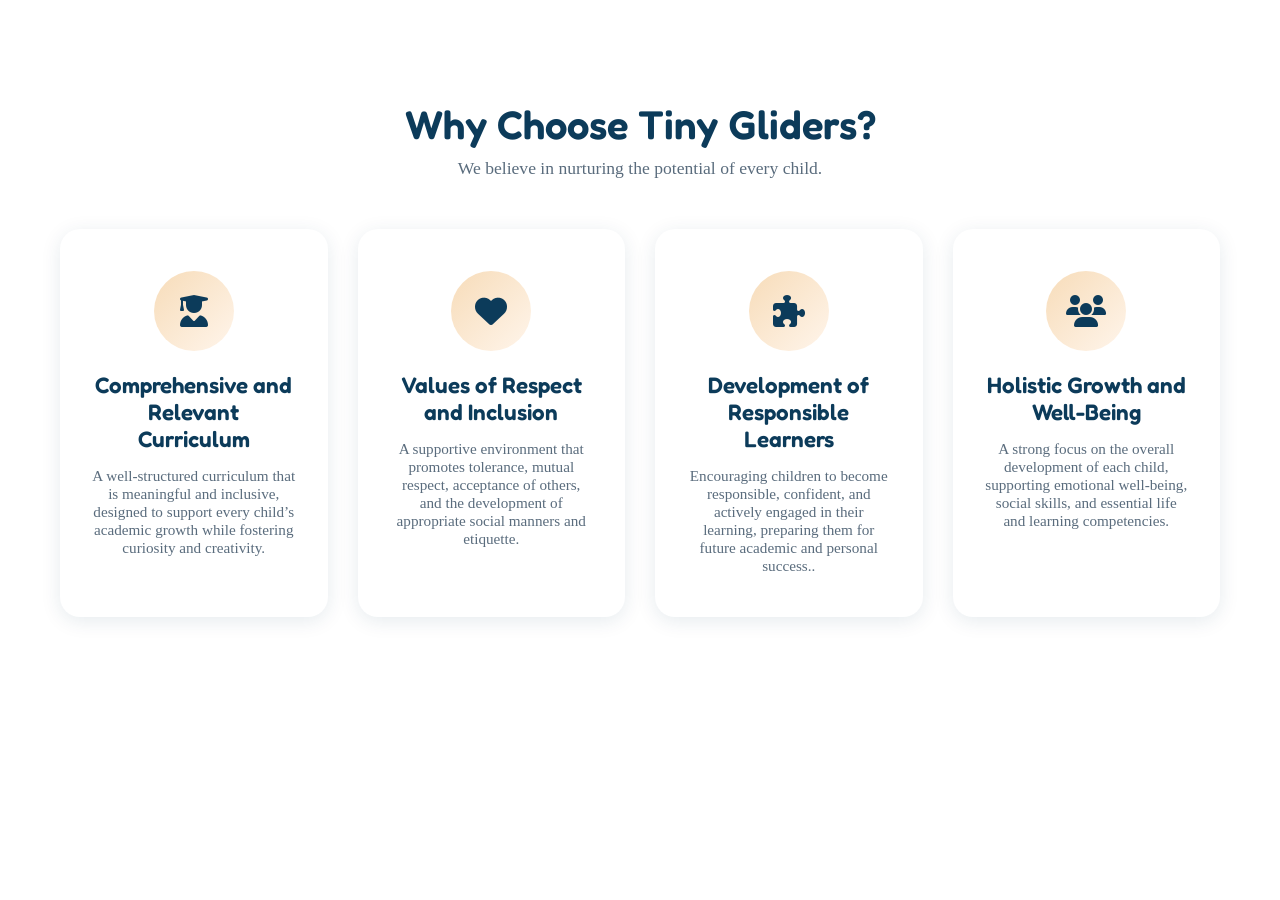
==== about.html @ 722e26db "Added about.html" ====
<!DOCTYPE html>
<html lang="en">

<head>
    <meta charset="UTF-8">
    <meta name="viewport" content="width=device-width, initial-scale=1.0">
    <title>Tiny Gliders Homeschooling</title>

    <!-- CSS -->
    <link rel="stylesheet" href="style.css">
    <link
        href="https://fonts.googleapis.com/css2?family=Fredoka:wght@400;500;600&family=Poppins:wght@300;400;500;600&display=swap"
        rel="stylesheet">
    <!-- Font Awesome for Icons -->
    <link rel="stylesheet" href="https://cdnjs.cloudflare.com/ajax/libs/font-awesome/6.4.0/css/all.min.css">
</head>

<body>
    <!-- ===== About Section ===== -->
    <section class="about">
        <div class="container">
            <h2 class="section-title">Why Choose Tiny Gliders?</h2>
            <p class="section-subtitle">We believe in nurturing the potential of every child.</p>
    
            <div class="about-grid">
                <div class="about-card">
                    <div class="icon-box">
                        <i class="fas fa-user-graduate"></i>
                    </div>
                    <h3>Comprehensive and Relevant Curriculum</h3>
                    <p>A well-structured curriculum that is meaningful and inclusive, designed to support every child’s
                        academic growth while fostering curiosity and creativity.</p>
                </div>
    
                <div class="about-card">
                    <div class="icon-box">
                        <i class="fas fa-heart"></i>
                    </div>
                    <h3>Values of Respect and Inclusion</h3>
                    <p>A supportive environment that promotes tolerance, mutual respect, acceptance of others, and the
                        development of appropriate social manners and etiquette.</p>
                </div>
    
                <div class="about-card">
                    <div class="icon-box">
                        <i class="fas fa-puzzle-piece"></i>
                    </div>
                    <h3>Development of Responsible Learners</h3>
                    <p>Encouraging children to become responsible, confident, and actively engaged in their learning,
                        preparing them for future academic and personal success..</p>
                </div>
    
                <div class="about-card">
                    <div class="icon-box">
                        <i class="fas fa-users"></i>
                    </div>
                    <h3>Holistic Growth and Well-Being</h3>
                    <p>A strong focus on the overall development of each child, supporting emotional well-being, social
                        skills, and essential life and learning competencies.</p>
                </div>
            </div>
        </div>
    </section>
</body>
---- style.css ----
/* ===== Reset & Base ===== */
* {
    margin: 0;
    padding: 0;
    box-sizing: border-box;
}

html {
    scroll-behavior: smooth;
}

:root {
    --primary-blue: #0c3b5a;
    --accent-gold: #f4b400;
    --peach: #f7dcb9;
    --soft-peach: #fff5eb;
    --light-blue: #e8f4fc;
    --white: #ffffff;
    --text-dark: #0c3b5a;
    --text-light: #5a6c7d;
    --shadow: 0 4px 20px rgba(12, 59, 90, 0.1);
    --shadow-hover: 0 8px 30px rgba(12, 59, 90, 0.2);
}

body.bd {
    background-color: var(--white);
    color: var(--text-dark);
    font-family: 'Poppins', sans-serif;
    line-height: 1.6;
    overflow-x: hidden;
}

.container {
    max-width: 1200px;
    margin: 0 auto;
    padding: 0 20px;
}

/* ===== Typography ===== */
h1, h2, h3, h4 {
    font-family: 'Fredoka', sans-serif;
    font-weight: 600;
}

.section-title {
    font-size: 2.5rem;
    text-align: center;
    color: var(--primary-blue);
    margin-bottom: 10px;
}

.section-subtitle {
    text-align: center;
    color: var(--text-light);
    font-size: 1.1rem;
    margin-bottom: 50px;
}

/* ===== Navbar ===== */
header {
    background-color: var(--primary-blue);
    padding: 15px 40px;
    position: sticky;
    top: 0;
    z-index: 1000;
    box-shadow: 0 2px 10px rgba(0, 0, 0, 0.1);
}

.navbar {
    display: flex;
    align-items: center;
    justify-content: space-between;
}

.navbar img.logo {
    height: 80px;
    width: auto;
    border-radius: 50%;
    transition: transform 0.3s ease;
}

.navbar img.logo:hover {
    transform: scale(1.1);
}

.nav-links {
    list-style: none;
    display: flex;
    gap: 30px;
}

.nav-links li a {
    font-family: 'Fredoka', sans-serif;
    text-decoration: none;
    color: var(--white);
    font-size: 18px;
    font-weight: 500;
    position: relative;
    padding: 5px 0;
    transition: color 0.3s ease;
}

.nav-links li a::after {
    content: "";
    position: absolute;
    width: 0%;
    height: 2px;
    left: 0;
    bottom: -4px;
    background-color: var(--accent-gold);
    transition: width 0.3s ease;
}

.nav-links li a:hover::after {
    width: 100%;
}

.nav-links li a:hover {
    color: var(--accent-gold);
}

/* ===== Hero Section ===== */
.hero {
    background: linear-gradient(135deg, var(--soft-peach) 0%, var(--peach) 50%, var(--light-blue) 100%);
    min-height: calc(100vh - 110px);
    display: flex;
    align-items: center;
    justify-content: center;
    text-align: center;
    padding: 60px 20px;
    position: relative;
    overflow: hidden;
}

/* Animated Clouds (Emoji-based) 
.cloud {
    position: absolute;
    font-size: 3rem;
    opacity: 0.7;
    animation: cloudFloat 10s ease-in-out infinite;
    filter: drop-shadow(2px 4px 6px rgba(0,0,0,0.1));
}

.cloud-1 {
    top: 5%;
    left: -60px;
    animation-delay: 0s;
}

.cloud-2 {
    top: 15%;
    right: -60px;
    animation-delay: 3s;
    font-size: 2.5rem;
}

.cloud-3 {
    top: 8%;
    left: 30%;
    animation-delay: 6s;
    font-size: 2rem;
}

@keyframes cloudFloat {
    0%, 100% { transform: translateY(0) translateX(0); }
    25% { transform: translateY(-15px) translateX(20px); }
    50% { transform: translateY(-5px) translateX(40px); }
    75% { transform: translateY(-20px) translateX(60px); }
}

/* Animated Gliders 
.glider {
    position: absolute;
    font-size: 2rem;
    opacity: 0.8;
    filter: drop-shadow(2px 2px 4px rgba(0,0,0,0.2));
}

.glider-1 {
    top: 25%;
    left: 10%;
    animation: gliderFly 12s linear infinite;
}

.glider-2 {
    top: 35%;
    right: 10%;
    animation: gliderFly 10s linear infinite;
    animation-delay: 5s;
}

@keyframes gliderFly {
    0% { transform: translateX(0) translateY(0) rotate(-10deg); opacity: 0; }
    10% { opacity: 1; }
    50% { transform: translateX(45vw) translateY(-30px) rotate(5deg); }
    90% { opacity: 1; }
    100% { transform: translateX(90vw) translateY(10px) rotate(-5deg); opacity: 0; }
}



/* Animated Gliders 
.glider {
    position: absolute;
    font-size: 2rem;
    opacity: 0.8;
}

.glider-1 {
    top: 15%;
    left: 20%;
    animation: glide 10s linear infinite;
    color: var(--accent-gold);
}

.glider-2 {
    top: 30%;
    right: 15%;
    animation: glide 8s linear infinite;
    color: var(--primary-blue);
    animation-delay: 3s;
}

@keyframes glide {
    0% { transform: translateX(0) translateY(0) rotate(0deg); }
    25% { transform: translateX(50px) translateY(20px) rotate(5deg); }
    50% { transform: translateX(100px) translateY(-10px) rotate(-5deg); }
    75% { transform: translateX(150px) translateY(15px) rotate(3deg); }
    100% { transform: translateX(200px) translateY(0) rotate(0deg); }
}*/

.hero-content {
    max-width: 1100px;
    display: flex;
    align-items: center;
    justify-content: center;
    gap: 50px;
    flex-wrap: wrap;
    position: relative;
    z-index: 1;
}

.hero-image {
    flex: 1;
    min-width: 280px;
    max-width: 450px;
}

.hero-image .pic1 {
    width: 100%;
    height: auto;
    border-radius: 30px;
    box-shadow: var(--shadow);
    transition: transform 0.4s ease, box-shadow 0.4s ease;
}

.hero-image .pic1:hover {
    transform: scale(1.03);
    box-shadow: var(--shadow-hover);
}

.hero-text {
    flex: 1;
    min-width: 300px;
    text-align: left;
}

.hero-text h2 {
    font-size: 3.5rem;
    color: var(--primary-blue);
    margin-bottom: 10px;
    letter-spacing: 2px;
    animation: fadeInUp 0.8s ease;
}

.hero-subtitle {
    font-size: 2rem;
    color: var(--accent-gold);
    font-weight: 500;
    margin-bottom: 15px;
    font-family: 'Fredoka', sans-serif;
    animation: fadeInUp 0.8s ease 0.2s both;
}

.hero-text p {
    font-size: 1.1rem;
    color: var(--text-light);
    margin-bottom: 25px;
    animation: fadeInUp 0.8s ease 0.4s both;
}

@keyframes fadeInUp {
    from {
        opacity: 0;
        transform: translateY(30px);
    }
    to {
        opacity: 1;
        transform: translateY(0);
    }
}

/* ===== Buttons ===== */
.btn {
    display: inline-block;
    padding: 15px 35px;
    background: linear-gradient(135deg, var(--accent-gold) 0%, #e5a500 100%);
    color: var(--white);
    text-decoration: none;
    border-radius: 50px;
    font-family: 'Fredoka', sans-serif;
    font-size: 1.1rem;
    font-weight: 600;
    transition: all 0.3s ease;
    box-shadow: 0 4px 15px rgba(244, 180, 0, 0.4);
    animation: fadeInUp 0.8s ease 0.6s both;
}

.btn:hover {
    transform: translateY(-3px);
    box-shadow: 0 8px 25px rgba(244, 180, 0, 0.5);
}

.btn-light {
    background: var(--white);
    color: var(--primary-blue);
    box-shadow: 0 4px 15px rgba(0, 0, 0, 0.1);
}

.btn-light:hover {
    transform: translateY(-3px);
    box-shadow: 0 8px 25px rgba(0, 0, 0, 0.15);
}

/* ===== About Section ===== */
.about {
    padding: 100px 0;
    background: var(--white);
}

.about-grid {
    display: grid;
    grid-template-columns: repeat(auto-fit, minmax(260px, 1fr));
    gap: 30px;
}

.about-card {
    background: var(--white);
    padding: 40px 30px;
    border-radius: 20px;
    text-align: center;
    box-shadow: var(--shadow);
    transition: all 0.4s ease;
    border: 2px solid transparent;
}

.about-card:hover {
    transform: translateY(-10px);
    box-shadow: var(--shadow-hover);
    border-color: var(--accent-gold);
}

.icon-box {
    width: 80px;
    height: 80px;
    background: linear-gradient(135deg, var(--peach) 0%, var(--soft-peach) 100%);
    border-radius: 50%;
    display: flex;
    align-items: center;
    justify-content: center;
    margin: 0 auto 20px;
    transition: transform 0.3s ease;
}

.about-card:hover .icon-box {
    transform: scale(1.1) rotate(5deg);
}

.icon-box i {
    font-size: 2rem;
    color: var(--primary-blue);
}

.about-card h3 {
    font-size: 1.4rem;
    color: var(--primary-blue);
    margin-bottom: 15px;
}

.about-card p {
    color: var(--text-light);
    font-size: 0.95rem;
}

/* ===== Programs Section ===== */
.programs {
    padding: 100px 0;
    background: linear-gradient(180deg, var(--white) 0%, var(--light-blue) 100%);
}

.programs-grid {
    display: grid;
    grid-template-columns: repeat(auto-fit, minmax(300px, 1fr));
    gap: 30px;
    border-color: var(--accent-gold);
    
}

.program-card {
    background: var(--white);
    padding: 40px 30px;
    border-radius: 25px;
    text-align: center;
    box-shadow: var(--shadow);
    transition: all 0.4s ease;
    position: relative;
    overflow: hidden;
    border: 2px solid transparent;
}

.program-card:hover {
    border-color: var(--accent-gold);
    transform: scale(1.05) translateY(-10px);
 
}




.program-age {
    display: inline-block;
    background: var(--light-blue);
    color: var(--primary-blue);
    padding: 8px 20px;
    border-radius: 50px;
    font-size: 0.9rem;
    font-weight: 600;
    margin-bottom: 20px;
}
.program-card h3 {
    font-size: 1.6rem;
    color: var(--primary-blue);
    margin-bottom: 15px;
}

.program-card > p {
    color: var(--text-light);
    margin-bottom: 25px;
}

.program-features {
    list-style: none;
    text-align: left;
}

.program-features li {
    padding: 10px 0;
    color: var(--text-dark);
    font-size: 0.95rem;
    border-bottom: 1px solid #eee;
}

.program-features li:last-child {
    border-bottom: none;
}

.program-features li i {
    color: var(--accent-gold);
    margin-right: 10px;
}

/* ===== Testimonials Section ===== */
.testimonials {
    padding: 100px 0;
    background: var(--white);
}

.testimonials-grid {
    display: grid;
    grid-template-columns: repeat(auto-fit, minmax(300px, 1fr));
    gap: 30px;
}

.testimonial-card {
    background: var(--soft-peach);
    padding: 35px;
    border-radius: 20px;
    text-align: left;
    transition: all 0.4s ease;
    position: relative;
}

.testimonial-card:hover {
    transform: translateY(-5px);
    box-shadow: var(--shadow);
}

.quote-icon {
    font-size: 2rem;
    color: var(--accent-gold);
    margin-bottom: 15px;
}

.testimonial-card > p {
    color: var(--text-dark);
    font-style: italic;
    margin-bottom: 25px;
    line-height: 1.8;
}

.parent-info {
    display: flex;
    align-items: center;
    gap: 15px;
}

.parent-avatar {
    width: 50px;
    height: 50px;
    background: linear-gradient(135deg, var(--primary-blue) 0%, #1a5a7a 100%);
    border-radius: 50%;
    display: flex;
    align-items: center;
    justify-content: center;
    color: var(--white);
    font-family: 'Fredoka', sans-serif;
    font-size: 1.2rem;
    font-weight: 600;
}

.parent-info h4 {
    font-size: 1rem;
    color: var(--primary-blue);
    margin-bottom: 3px;
}

.parent-info span {
    font-size: 0.85rem;
    color: var(--text-light);
}

/* ===== CTA Section ===== */
.cta {
    padding: 80px 0;
    background: linear-gradient(135deg, var(--primary-blue) 0%, #1a5a7a 100%);
    text-align: center;
    position: relative;
    overflow: hidden;
}

.cta::before,
.cta::after {
    content: '';
    position: absolute;
    width: 300px;
    height: 300px;
    border-radius: 50%;
    background: rgba(244, 180, 0, 0.1);
}

.cta::before {
    top: -150px;
    left: -150px;
}

.cta::after {
    bottom: -150px;
    right: -150px;
}

.cta .container {
    position: relative;
    z-index: 1;
}

.cta h2 {
    font-size: 2.5rem;
    color: var(--white);
    margin-bottom: 15px;
}

.cta p {
    color: rgba(255, 255, 255, 0.9);
    font-size: 1.2rem;
    margin-bottom: 30px;
}

/* ===== Footer ===== */
.footer {
    background: var(--primary-blue);
    color: var(--white);
    padding-top: 60px;
}

.footer-container {
    max-width: 1200px;
    margin: 0 auto;
    padding: 0 20px;
    display: grid;
    grid-template-columns: repeat(auto-fit, minmax(250px, 1fr));
    gap: 40px;
    padding-bottom: 40px;
}

.footer-brand {
    text-align: center;
}

.footer-logo {
    width: 80px;
    height: 80px;
    border-radius: 50%;
    margin-bottom: 15px;
}

.footer-brand h2 {
    font-size: 1.8rem;
    margin-bottom: 15px;
}

.footer-brand p {
    color: rgba(255, 255, 255, 0.8);
    font-size: 0.95rem;
    margin-bottom: 20px;
}

.social-links {
    display: flex;
    justify-content: center;
    gap: 15px;
}

.social-links a {
    width: 40px;
    height: 40px;
    background: rgba(255, 255, 255, 0.1);
    border-radius: 50%;
    display: flex;
    align-items: center;
    justify-content: center;
    color: var(--white);
    text-decoration: none;
    transition: all 0.3s ease;
}

.social-links a:hover {
    background: var(--accent-gold);
    transform: translateY(-3px);
}

.footer-links h3,
.footer-contact h3 {
    font-size: 1.3rem;
    margin-bottom: 20px;
    color: var(--accent-gold);
}

.footer-links ul {
    list-style: none;
}

.footer-links li {
    margin-bottom: 12px;
}

.footer-links li a {
    color: rgba(255, 255, 255, 0.8);
    text-decoration: none;
    transition: color 0.3s ease;
}

.footer-links li a:hover {
    color: var(--accent-gold);
}

.footer-contact p {
    margin-bottom: 12px;
    color: rgba(255, 255, 255, 0.8);
}

.footer-contact i {
    color: var(--accent-gold);
    margin-right: 10px;
}

.footer-bottom {
    background: rgba(0, 0, 0, 0.2);
    padding: 20px 0;
    text-align: center;
}

.footer-bottom p {
    color: rgba(255, 255, 255, 0.7);
    font-size: 0.9rem;
}

/* ===== Responsive Design ===== */
@media (max-width: 768px) {
    .navbar {
        flex-direction: column;
        gap: 15px;
    }
    
    .nav-links {
        gap: 20px;
        flex-wrap: wrap;
        justify-content: center;
    }
    
    .hero-text h2 {
        font-size: 2.5rem;
    }
    
    .hero-subtitle {
        font-size: 1.2rem;
    }
    
    .section-title {
        font-size: 2rem;
    }
    
    .program-card.featured {
        transform: scale(1);
    }
    
    .program-card.featured:hover {
        transform: translateY(-10px);
    }
}

@media (max-width: 480px) {
    .nav-links {
        gap: 15px;
    }
    
    .nav-links li a {
        font-size: 16px;
    }
    
    .hero-text h2 {
        font-size: 2rem;
    }
    
    .btn {
        padding: 12px 25px;
        font-size: 1rem;
    }
}
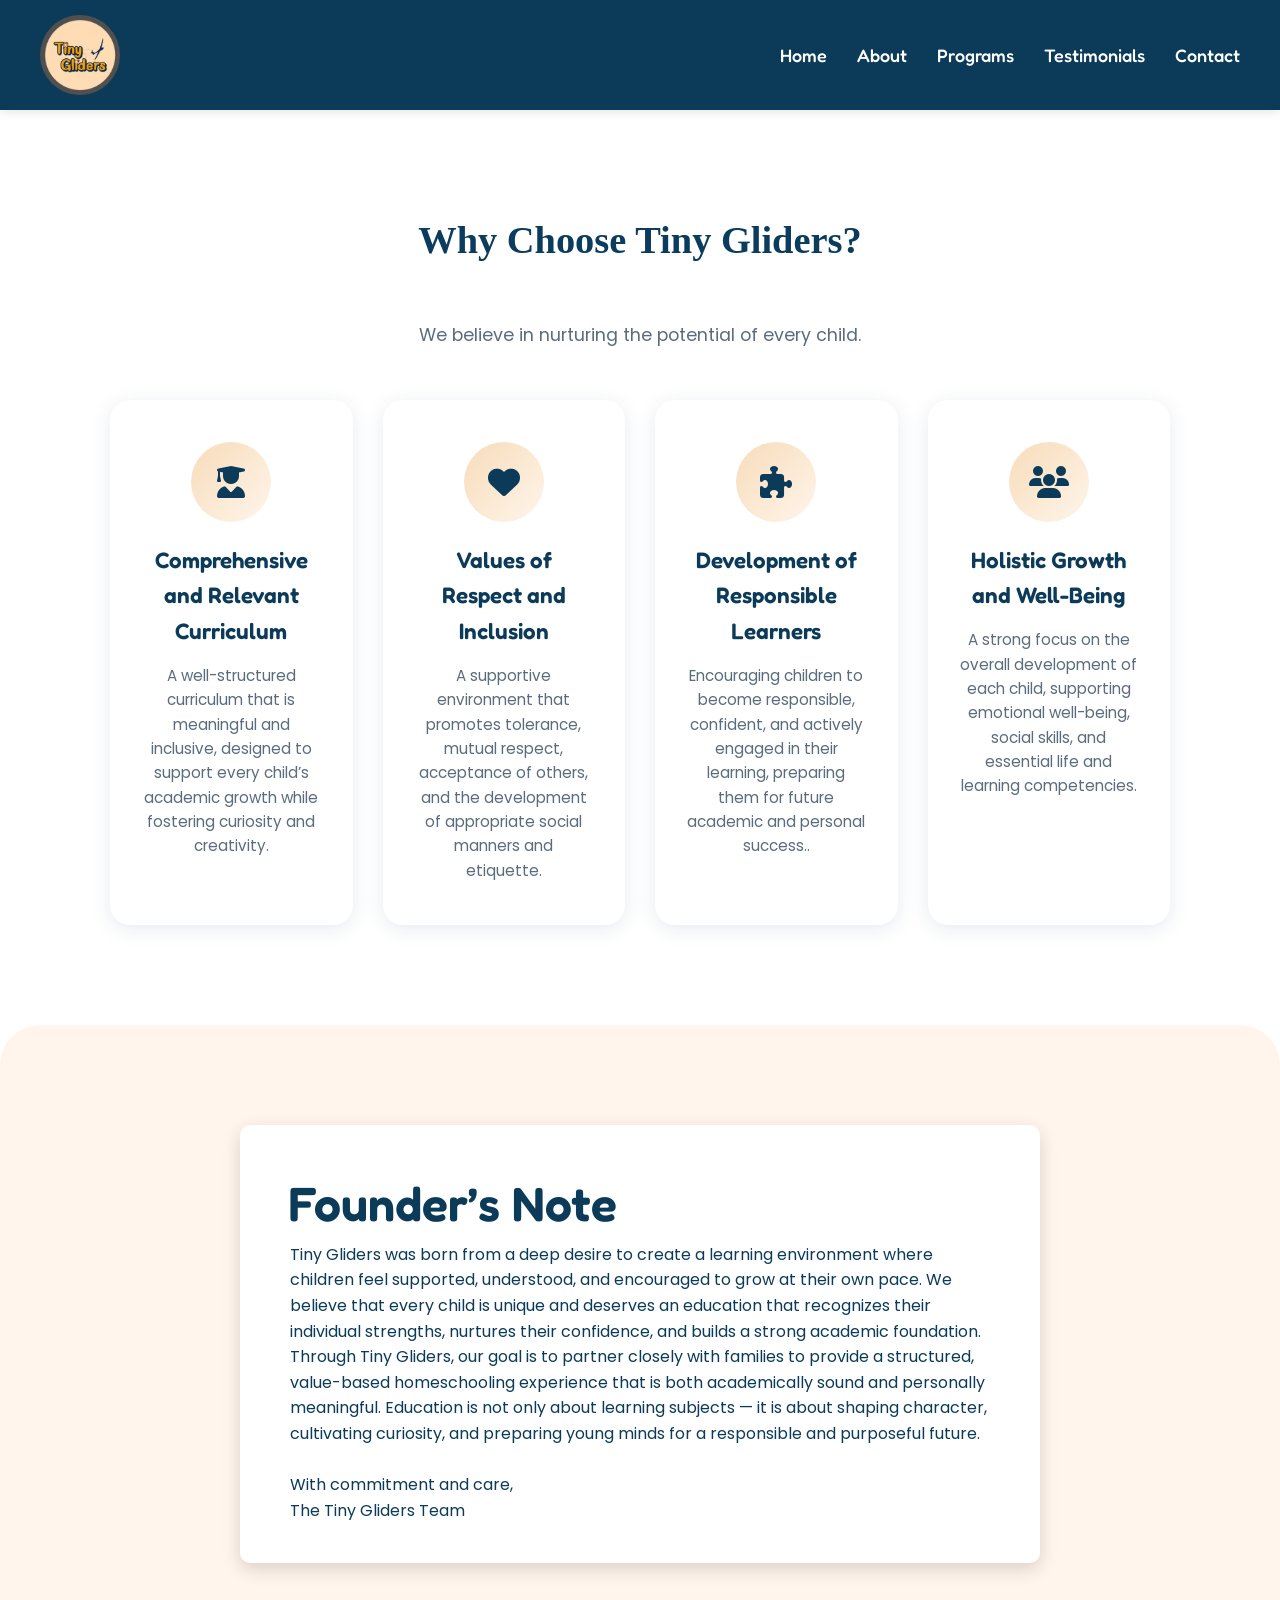
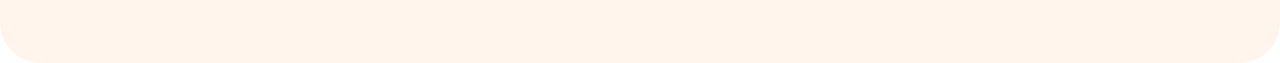
==== commit 5aa91af1: "Updated HTML and CSS files" ====
--- a/about.html
+++ b/about.html
@@ -15,7 +15,21 @@
     <link rel="stylesheet" href="https://cdnjs.cloudflare.com/ajax/libs/font-awesome/6.4.0/css/all.min.css">
 </head>
 
-<body>
+    <body class="bd">
+        <!-- ===== Header / Navbar ===== -->
+        <header>
+            <nav class="navbar">
+                <img src="TG logo.jpeg" class="logo" alt="Logo">
+    
+                <ul class="nav-links">
+                    <li><a href="#">Home</a></li>
+                    <li><a href="about.html">About</a></li>
+                    <li><a href="programs.html">Programs</a></li>
+                    <li><a href="testimonial.html">Testimonials</a></li>
+                    <li><a href="contact.html">Contact</a></li>
+                </ul>
+            </nav>
+        </header>
     <!-- ===== About Section ===== -->
     <section class="about">
         <div class="container">
@@ -61,4 +75,16 @@
             </div>
         </div>
     </section>
+
+    <section class="founder-note">
+        <div class="notes">
+        <h3> Founder’s Note</h3>
+        <p>
+        Tiny Gliders was born from a deep desire to create a learning environment where children feel supported, understood, and encouraged to grow at their own pace. We believe that every child is unique and deserves an education that recognizes their individual strengths, nurtures their confidence, and builds a strong academic foundation.
+        Through Tiny Gliders, our goal is to partner closely with families to provide a structured, value-based homeschooling experience that is both academically sound and personally meaningful. Education is not only about learning subjects — it is about shaping character, cultivating curiosity, and preparing young minds for a responsible and purposeful future.<br><br>
+        With commitment and care,<br>
+        The Tiny Gliders Team
+    </p>
+        </div>
+    </section>
 </body>
--- a/style.css
+++ b/style.css
@@ -3,11 +3,9 @@
     margin: 0;
     padding: 0;
     box-sizing: border-box;
-}
-
-html {
     scroll-behavior: smooth;
 }
+
 
 :root {
     --primary-blue: #0c3b5a;
@@ -336,23 +334,25 @@
 .about {
     padding: 100px 0;
     background: var(--white);
+
 }
 
 .about-grid {
     display: grid;
-    grid-template-columns: repeat(auto-fit, minmax(260px, 1fr));
+    grid-template-columns: repeat(auto-fit, minmax(240px, 1fr));
     gap: 30px;
 }
 
 .about-card {
-    background: var(--white);
-    padding: 40px 30px;
-    border-radius: 20px;
-    text-align: center;
-    box-shadow: var(--shadow);
-    transition: all 0.4s ease;
-    border: 2px solid transparent;
-}
+
+        background: var(--white);
+        padding: 40px 30px;
+        border-radius: 20px;
+        text-align: center;
+        box-shadow: var(--shadow);
+        transition: all 0.4s ease;
+        border: 2px solid transparent;
+    }
 
 .about-card:hover {
     transform: translateY(-10px);
@@ -385,6 +385,7 @@
     font-size: 1.4rem;
     color: var(--primary-blue);
     margin-bottom: 15px;
+    
 }
 
 .about-card p {
@@ -392,10 +393,39 @@
     font-size: 0.95rem;
 }
 
-/* ===== Programs Section ===== */
+.founder-note {
+    margin-top: 0px;
+    background: #fff5ec;
+    padding:  60px 20px;
+    border-radius: 40px;
+    display:flex;
+    justify-content: center;
+
+}
+.notes{
+background: #ffffff;
+    padding: 40px;
+    max-width: 800px;
+    margin: 40px auto;
+    border-radius: 10px;
+    box-shadow: 0 6px 18px rgba(0, 0, 0, 0.15);
+}
+
+.notes h3{
+    
+    font-size:300%;
+    max-width:200%;
+    margin-left: 8px;
+}
+.notes p{
+   margin-left: 10px;
+    font-size: 16px;
+}
+/*==== Programs Section ===== */
 .programs {
     padding: 100px 0;
     background: linear-gradient(180deg, var(--white) 0%, var(--light-blue) 100%);
+    
 }
 
 .programs-grid {
@@ -585,6 +615,7 @@
     margin-bottom: 30px;
 }
 
+
 /* ===== Footer ===== */
 .footer {
     background: var(--primary-blue);
@@ -746,3 +777,426 @@
         font-size: 1rem;
     }
 }
+
+/* ---------- Container ---------- */
+
+.container {
+    width: 90%;
+    max-width: 1100px;
+    margin: auto;
+}
+
+/* ---------- Program Details ---------- */
+/* ---------- Program Details ---------- */
+
+.program-detail {
+    background-color: #f9fafc;
+    /* soft page background */
+    padding: 80px 0;
+}
+
+/* Container becomes a card */
+
+.program-detail .container {
+    max-width: 1000px;
+    margin: auto;
+    padding: 40px;
+    background: #ffffff;
+    border-radius: 14px;
+    box-shadow: 0 8px 25px rgba(0, 0, 0, 0.06);
+}
+
+/* Heading */
+
+.program-detail h2 {
+    font-size: 2rem;
+    color: #0b3c5d;
+    margin-bottom: 15px;
+    font-family: 'Baloo 2', cursive;
+    position: relative;
+    padding-bottom: 10px;
+}
+
+/* Yellow accent line */
+
+.program-detail h2::after {
+    content: "";
+    width: 60px;
+    height: 4px;
+    background: #f6b800;
+    display: block;
+    margin-top: 8px;
+    border-radius: 2px;
+}
+
+/* Paragraph */
+
+.program-detail p {
+    font-size: 1.1rem;
+    color: #444;
+    line-height: 1.7;
+    margin-bottom: 20px;
+    max-width: 720px;
+}
+
+/* List */
+
+.program-detail ul {
+    list-style: none;
+    padding-left: 0;
+    margin-top: 20px;
+}
+
+.program-detail ul li {
+    font-size: 1rem;
+    padding: 8px 0;
+    color: #444;
+    display: flex;
+    align-items: center;
+}
+
+/* Yellow bullet */
+
+.program-detail ul li::before {
+    content: "✦";
+    color: #f6b800;
+    font-size: 14px;
+    margin-right: 10px;
+}
+/* ---------- Learning Approach Section ---------- */
+
+.approach {
+    padding: 80px 0;
+    background-color: #fff7ea;
+    text-align: center;
+}
+
+.section-title {
+    font-size: 2.4rem;
+    margin-bottom: 50px;
+    color: #0b3c5d;
+    font-family: 'Baloo 2', cursive;
+}
+
+/* Grid */
+
+.approach-grid {
+    display: grid;
+    grid-template-columns: repeat(auto-fit, minmax(220px, 1fr));
+    gap: 30px;
+}
+
+/* Cards */
+
+.approach-box {
+    background: white;
+    padding: 30px;
+    border-radius: 15px;
+    box-shadow: 0 8px 20px rgba(0, 0, 0, 0.08);
+    transition: 0.3s;
+}
+
+.approach-box:hover {
+    transform: translateY(-6px);
+}
+
+/* Icons */
+
+.approach-box i {
+    font-size: 35px;
+    color: #f4d8b0;
+    margin-bottom: 15px;
+}
+
+.approach-box h3 {
+    font-size: 1.3rem;
+    margin-bottom: 10px;
+    color: #0b3c5d;
+}
+
+.approach-box p {
+    font-size: 0.95rem;
+    color: #555;
+}
+
+/* ---------- CTA Section ---------- */
+
+.program-cta {
+    background: #0b3c5d;
+    color: white;
+    text-align: center;
+    padding: 80px 20px;
+}
+
+.program-cta h2 {
+    font-size: 2.2rem;
+    margin-bottom: 15px;
+}
+
+.program-cta p {
+    font-size: 1.1rem;
+    margin-bottom: 25px;
+}
+
+/* Button */
+
+.btn {
+    display: inline-block;
+    background-color: #f6b800;
+    color: black;
+    padding: 12px 28px;
+    border-radius: 30px;
+    text-decoration: none;
+    font-weight: 600;
+    transition: 0.3s;
+}
+
+.btn:hover {
+    background-color: #ffd447;
+}
+
+/* TESTIMONIALS */
+
+.testimonials {
+    padding: 80px 0;
+    background: #f7f8fc;
+}
+
+.testimonials-grid {
+    display: grid;
+    grid-template-columns: repeat(auto-fit, minmax(280px, 1fr));
+    gap: 30px;
+    margin-top: 40px;
+}
+
+.testimonial-card {
+    background: white;
+    padding: 30px;
+    border-radius: 15px;
+    box-shadow: 0 6px 18px rgba(0, 0, 0, 0.08);
+    transition: all 0.3s ease;
+}
+
+.testimonial-card:hover {
+    transform: translateY(-8px);
+    box-shadow: 0 12px 25px rgba(0, 0, 0, 0.12);
+}
+
+.stars {
+    color: #f4b400;
+    margin-bottom: 15px;
+}
+
+.testimonial-text {
+    color: #555;
+    font-size: 15px;
+    line-height: 1.6;
+}
+
+.testimonial-profile {
+    display: flex;
+    align-items: center;
+    margin-top: 20px;
+}
+
+.profile-icon {
+    width: 45px;
+    height: 45px;
+    border-radius: 50%;
+    background: #e8ebff;
+    display: flex;
+    align-items: center;
+    justify-content: center;
+    margin-right: 12px;
+    color: #6c7ae0;
+}
+
+.testimonial-profile h4 {
+    margin: 0;
+    font-size: 14px;
+}
+
+.testimonial-profile span {
+    font-size: 12px;
+    color: #777;
+}
+
+.faq-item {
+    background: #fff;
+    padding: 25px;
+    border-radius: 15px;
+    margin-bottom: 20px;
+    box-shadow: 0 8px 20px rgba(0, 0, 0, 0.08);
+}
+
+.faq-item h3 {
+    display: flex;
+    align-items: center;
+    gap: 15px;
+    font-size: 1.2rem;
+    color: #2c3e50;
+}
+
+.faq-item h3 i {
+    background: #ffd978;
+    /* soft yellow */
+    color: #2c3e50;
+    width: 40px;
+    height: 40px;
+    border-radius: 50%;
+
+    display: flex;
+    align-items: center;
+    justify-content: center;
+
+    font-size: 1rem;
+}
+
+/* admission & enquiry section*/
+.contact-section {
+    padding: 80px 0;
+    background: #f8f9fc;
+}
+
+.contact-grid {
+    display: grid;
+    grid-template-columns: 1fr 1fr;
+    gap: 40px;
+    margin-top: 40px;
+}
+
+.contact-info {
+    background: white;
+    padding: 30px;
+    border-radius: 12px;
+    box-shadow: 0 5px 15px rgba(0, 0, 0, 0.08);
+}
+
+.contact-info p {
+    margin: 15px 0;
+    color: #444;
+}
+
+.contact-info i {
+    margin-right: 10px;
+    color: var(--primary-blue);
+}
+
+.whatsapp-contact {
+    display: inline-block;
+    margin-top: 20px;
+    background: #25D366;
+    color: white;
+    padding: 12px 24px;
+    border-radius: 25px;
+    text-decoration: none;
+}
+
+.contact-form {
+    background: white;
+    padding: 30px;
+    border-radius: 12px;
+    box-shadow: 0 5px 15px rgba(0, 0, 0, 0.08);
+}
+
+.contact-form form {
+    display: flex;
+    flex-direction: column;
+    gap: 15px;
+}
+
+.contact-form input,
+.contact-form select,
+.contact-form textarea {
+    padding: 12px;
+    border-radius: 8px;
+    border: 1px solid #ddd;
+    font-size: 14px;
+}
+
+.contact-form button {
+    background-color: #f6b800;
+    color: var(--primary-blue);
+    border: none;
+    padding: 12px;
+    border-radius: 25px;
+    cursor: pointer;
+    font-weight: 600;
+}
+
+.contact-form button:hover {
+    background-color: #ffd447;
+}
+
+#successMessage {
+    display: none;
+    margin-top: 15px;
+    color: green;
+    font-weight: 500;
+}
+
+/* mobile responsive*/
+@media (max-width: 768px) {
+
+    /* Navbar */
+    .nav-links {
+        flex-direction: column;
+        gap: 15px;
+        text-align: center;
+    }
+
+    .navbar {
+        flex-direction: column;
+        gap: 15px;
+    }
+
+    /* Section spacing */
+    section {
+        padding: 40px 20px;
+    }
+
+    /* Titles */
+    .section-title {
+        font-size: 1.8rem;
+    }
+
+    .section-subtitle {
+        font-size: 1rem;
+    }
+
+    /* About / Programs / Cards */
+    .about-grid,
+    .programs-grid {
+        grid-template-columns: 1fr;
+    }
+
+    /* Founder box */
+    .founder-box {
+        padding: 25px;
+    }
+
+    /* FAQ */
+    .faq-item h3 {
+        font-size: 1rem;
+        flex-direction: row;
+    }
+
+    .faq-item h3 i {
+        width: 35px;
+        height: 35px;
+        font-size: 0.9rem;
+    }
+}
+
+/* tab responive*/
+@media (min-width: 769px) and (max-width: 1024px) {
+
+    .about-grid,
+    .programs-grid {
+        grid-template-columns: repeat(2, 1fr);
+    }
+
+    .section-title {
+        font-size: 2rem;
+    }
+}
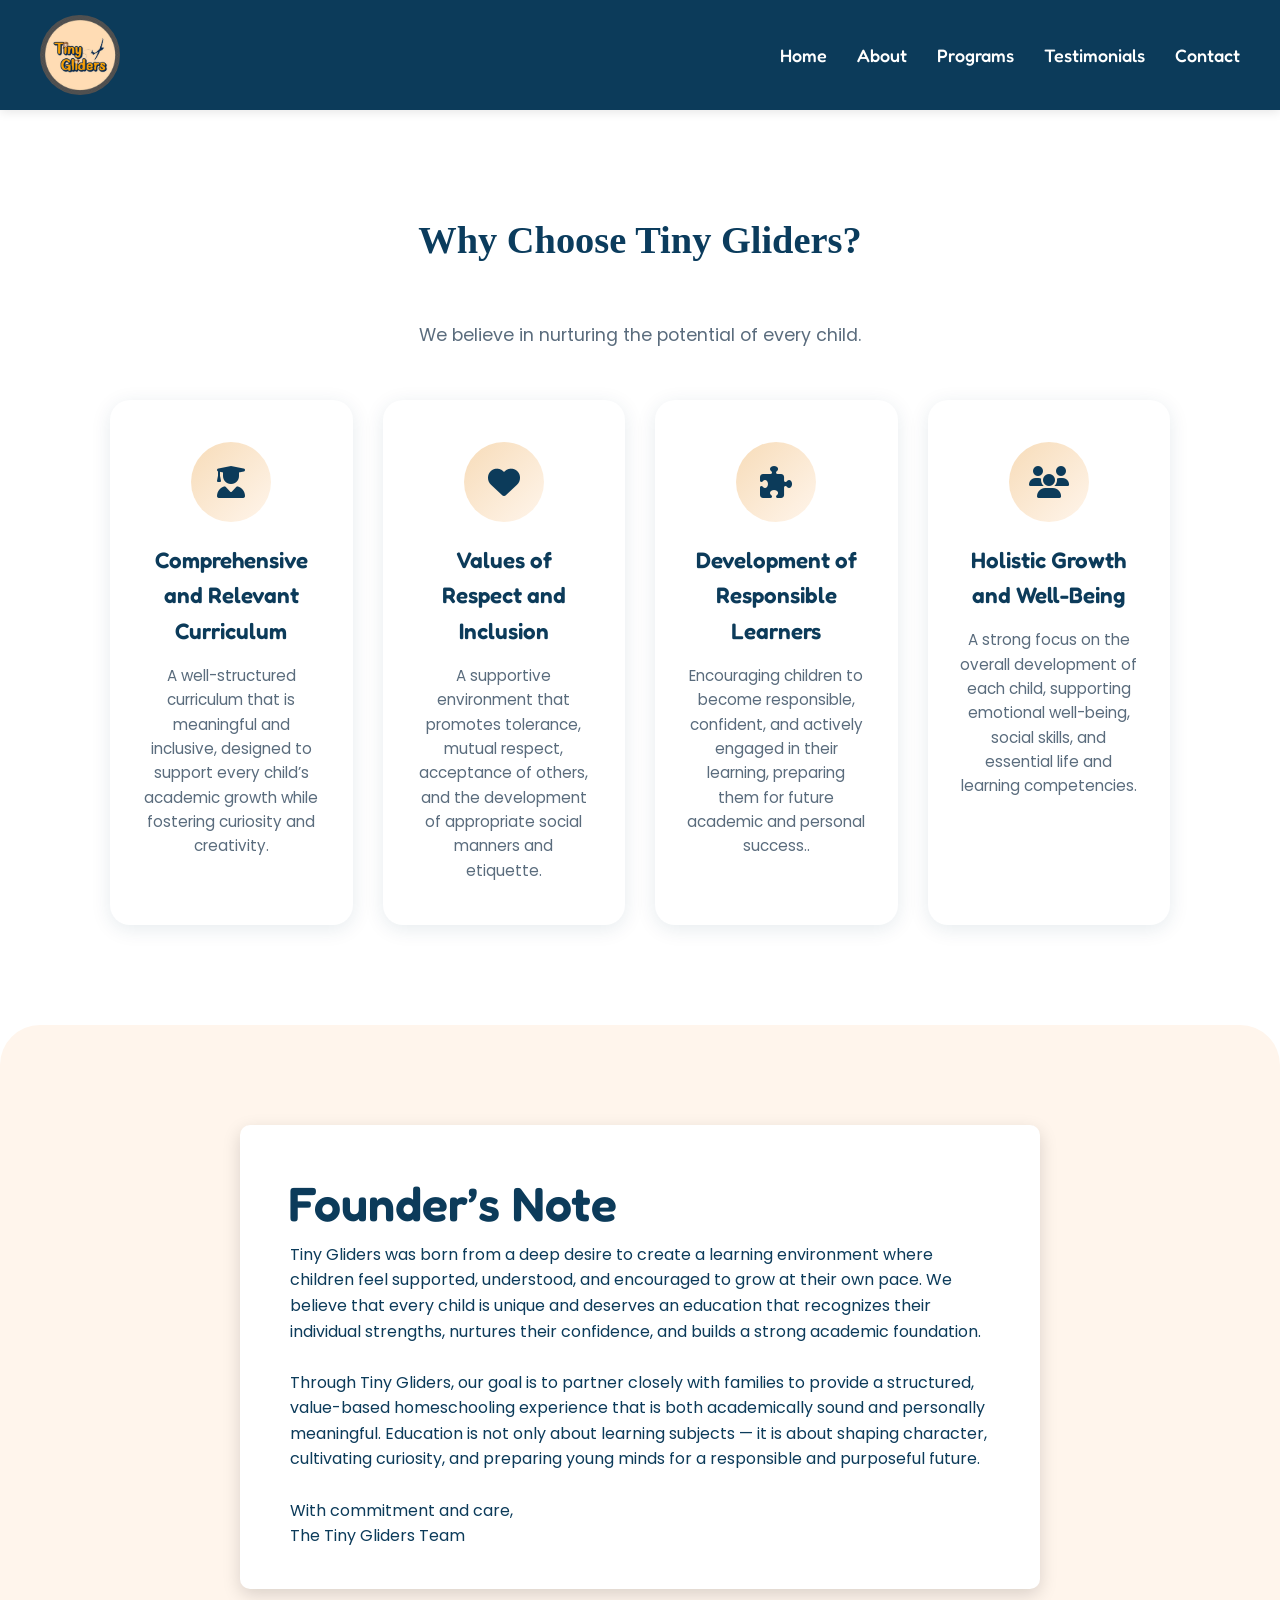
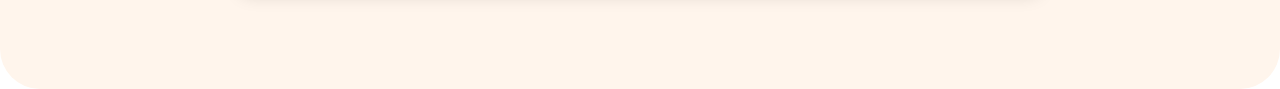
==== commit 3ea3472f: "update" ====
--- a/about.html
+++ b/about.html
@@ -17,19 +17,27 @@
 
     <body class="bd">
         <!-- ===== Header / Navbar ===== -->
-        <header>
-            <nav class="navbar">
-                <img src="TG logo.jpeg" class="logo" alt="Logo">
-    
-                <ul class="nav-links">
-                    <li><a href="#">Home</a></li>
-                    <li><a href="about.html">About</a></li>
-                    <li><a href="programs.html">Programs</a></li>
-                    <li><a href="testimonial.html">Testimonials</a></li>
-                    <li><a href="contact.html">Contact</a></li>
-                </ul>
-            </nav>
-        </header>
+<header>
+    <nav class="navbar">
+
+        <img src="TG logo.jpeg" class="logo" alt="Tiny Gliders Logo">
+
+        <!-- Hamburger -->
+        <div class="menu-toggle" id="menu-toggle">
+            <i class="fas fa-bars"></i>
+        </div>
+
+        <!-- Nav Links -->
+        <ul class="nav-links" id="nav-links">
+            <li><a href="index.html">Home</a></li>
+            <li><a href="about.html">About</a></li>
+            <li><a href="programs.html">Programs</a></li>
+            <li><a href="testimonial.html">Testimonials</a></li>
+            <li><a href="contact.html">Contact</a></li>
+        </ul>
+
+    </nav>
+</header>
     <!-- ===== About Section ===== -->
     <section class="about">
         <div class="container">
@@ -80,11 +88,26 @@
         <div class="notes">
         <h3> Founder’s Note</h3>
         <p>
-        Tiny Gliders was born from a deep desire to create a learning environment where children feel supported, understood, and encouraged to grow at their own pace. We believe that every child is unique and deserves an education that recognizes their individual strengths, nurtures their confidence, and builds a strong academic foundation.
+        Tiny Gliders was born from a deep desire to create a learning environment where children feel supported, understood, and encouraged to grow at their own pace. We believe that every child is unique and deserves an education that recognizes their individual strengths, nurtures their confidence, and builds a strong academic foundation.<br><br>
         Through Tiny Gliders, our goal is to partner closely with families to provide a structured, value-based homeschooling experience that is both academically sound and personally meaningful. Education is not only about learning subjects — it is about shaping character, cultivating curiosity, and preparing young minds for a responsible and purposeful future.<br><br>
         With commitment and care,<br>
         The Tiny Gliders Team
     </p>
         </div>
     </section>
+   <script>
+    const toggle = document.getElementById("menu-toggle");
+    const navLinks = document.getElementById("nav-links");
+
+    toggle.addEventListener("click", () => {
+        navLinks.classList.toggle("active");
+
+        if (navLinks.classList.contains("active")) {
+            toggle.innerHTML = '<i class="fas fa-times"></i>';
+        } else {
+            toggle.innerHTML = '<i class="fas fa-bars"></i>';
+        }
+    });
+</script>
+
 </body>
--- a/style.css
+++ b/style.css
@@ -20,6 +20,49 @@
     --shadow-hover: 0 8px 30px rgba(12, 59, 90, 0.2);
 }
 
+/* ─── CUSTOM CURSOR ─────────────────────── */
+.tg-cursor {
+    position: fixed;
+    top: 0;
+    left: 0;
+    width: 8px;
+    height: 8px;
+    background: var(--amber);
+    border-radius: 50%;
+    pointer-events: none;
+    z-index: 99999;
+    transform: translate(-50%, -50%);
+}
+
+.tg-cursor-ring {
+    position: fixed;
+    top: 0;
+    left: 0;
+    width: 32px;
+    height: 32px;
+    border: 2px solid rgba(244, 180, 0, 0.4);
+    border-radius: 50%;
+    pointer-events: none;
+    z-index: 99998;
+    transform: translate(-50%, -50%);
+    transition: width .3s var(--ease), height .3s var(--ease), border-color .3s;
+}
+
+body.cursor-hover .tg-cursor-ring {
+    width: 50px;
+    height: 50px;
+    border-color: var(--amber);
+}
+
+@media (hover: none) {
+
+    .tg-cursor,
+    .tg-cursor-ring {
+        display: none;
+    }
+}
+
+
 body.bd {
     background-color: var(--white);
     color: var(--text-dark);
@@ -250,6 +293,7 @@
     border-radius: 30px;
     box-shadow: var(--shadow);
     transition: transform 0.4s ease, box-shadow 0.4s ease;
+ 
 }
 
 .hero-image .pic1:hover {
@@ -1092,6 +1136,33 @@
     text-decoration: none;
 }
 
+.form-status {
+    margin-top: 15px;
+    padding: 12px 20px;
+    border-radius: 10px;
+    font-size: 0.95rem;
+    text-align: center;
+    display: none;
+    transition: all 0.3s ease;
+}
+
+/* Success style */
+.form-status.success {
+    background: #e6f9f0;
+    color: #2e7d5b;
+    border: 1px solid #b2f2d7;
+    display: block;
+    box-shadow: 0 5px 15px rgba(46, 125, 91, 0.2);
+}
+
+/* Error style */
+.form-status.error {
+    background: #fdecea;
+    color: #c0392b;
+    border: 1px solid #f5c6cb;
+    display: block;
+}
+
 .contact-form {
     background: white;
     padding: 30px;
@@ -1135,27 +1206,89 @@
     font-weight: 500;
 }
 
-/* mobile responsive*/
+/* ============================= */
+/* 🍔 HAMBURGER MENU */
+/* ============================= */
+
+.menu-toggle {
+    display: none;
+    font-size: 1.8rem;
+    color: var(--white);
+    cursor: pointer;
+}
+
+/* ============================= */
+/* 📱 MOBILE */
+/* ============================= */
+
 @media (max-width: 768px) {
 
-    /* Navbar */
-    .nav-links {
-        flex-direction: column;
-        gap: 15px;
-        text-align: center;
+    .menu-toggle {
+        display: block;
+        position: absolute;
+        right: 20px;
+        top: 25px;
     }
 
     .navbar {
         flex-direction: column;
-        gap: 15px;
-    }
-
-    /* Section spacing */
+        align-items: flex-start;
+        position: relative;
+    }
+
+    .logo {
+        height: 60px;
+    }
+
+.nav-links {
+    flex-direction: column;
+    width: 100%;
+    background: var(--primary-blue);
+    position: absolute;
+    top: 100%;
+    left: 0;
+    display: none;
+    padding: 15px 0;
+    z-index: 999;
+}
+
+    .nav-links.active {
+        display: flex;
+    }
+
+    .nav-links li {
+        text-align: center;
+        padding: 10px 0;
+    }
+
+    .nav-links li a {
+        display: block;
+        padding: 10px;
+    }
+
+    /* ===== Hero ===== */
+    .hero-content {
+        flex-direction: column;
+        text-align: center;
+    }
+
+    .hero-text {
+        text-align: center;
+    }
+
+    .hero-text h2 {
+        font-size: 2rem;
+    }
+
+    .hero-subtitle {
+        font-size: 1.2rem;
+    }
+
+    /* ===== Sections ===== */
     section {
         padding: 40px 20px;
     }
 
-    /* Titles */
     .section-title {
         font-size: 1.8rem;
     }
@@ -1164,39 +1297,48 @@
         font-size: 1rem;
     }
 
-    /* About / Programs / Cards */
+    /* ===== Grids ===== */
     .about-grid,
-    .programs-grid {
+    .programs-grid,
+    .testimonials-grid,
+    .contact-grid {
         grid-template-columns: 1fr;
-    }
-
-    /* Founder box */
-    .founder-box {
-        padding: 25px;
-    }
-
-    /* FAQ */
-    .faq-item h3 {
-        font-size: 1rem;
-        flex-direction: row;
-    }
-
-    .faq-item h3 i {
-        width: 35px;
-        height: 35px;
-        font-size: 0.9rem;
-    }
-}
-
-/* tab responive*/
+        gap: 20px;
+    }
+
+    /* ===== Contact ===== */
+    .contact-form input,
+    .contact-form select,
+    .contact-form textarea {
+        width: 100%;
+        padding: 12px;
+    }
+
+    .contact-form button {
+        width: 100%;
+        padding: 14px;
+    }
+}
+
+/* ============================= */
+/* 💻 TABLET */
+/* ============================= */
+
 @media (min-width: 769px) and (max-width: 1024px) {
 
     .about-grid,
-    .programs-grid {
+    .programs-grid,
+    .testimonials-grid,
+    .contact-grid {
         grid-template-columns: repeat(2, 1fr);
     }
-
-    .section-title {
-        font-size: 2rem;
-    }
-}
+}
+
+/* ============================= */
+/* GLOBAL */
+/* ============================= */
+
+img {
+    max-width: 100%;
+    height: auto;
+}
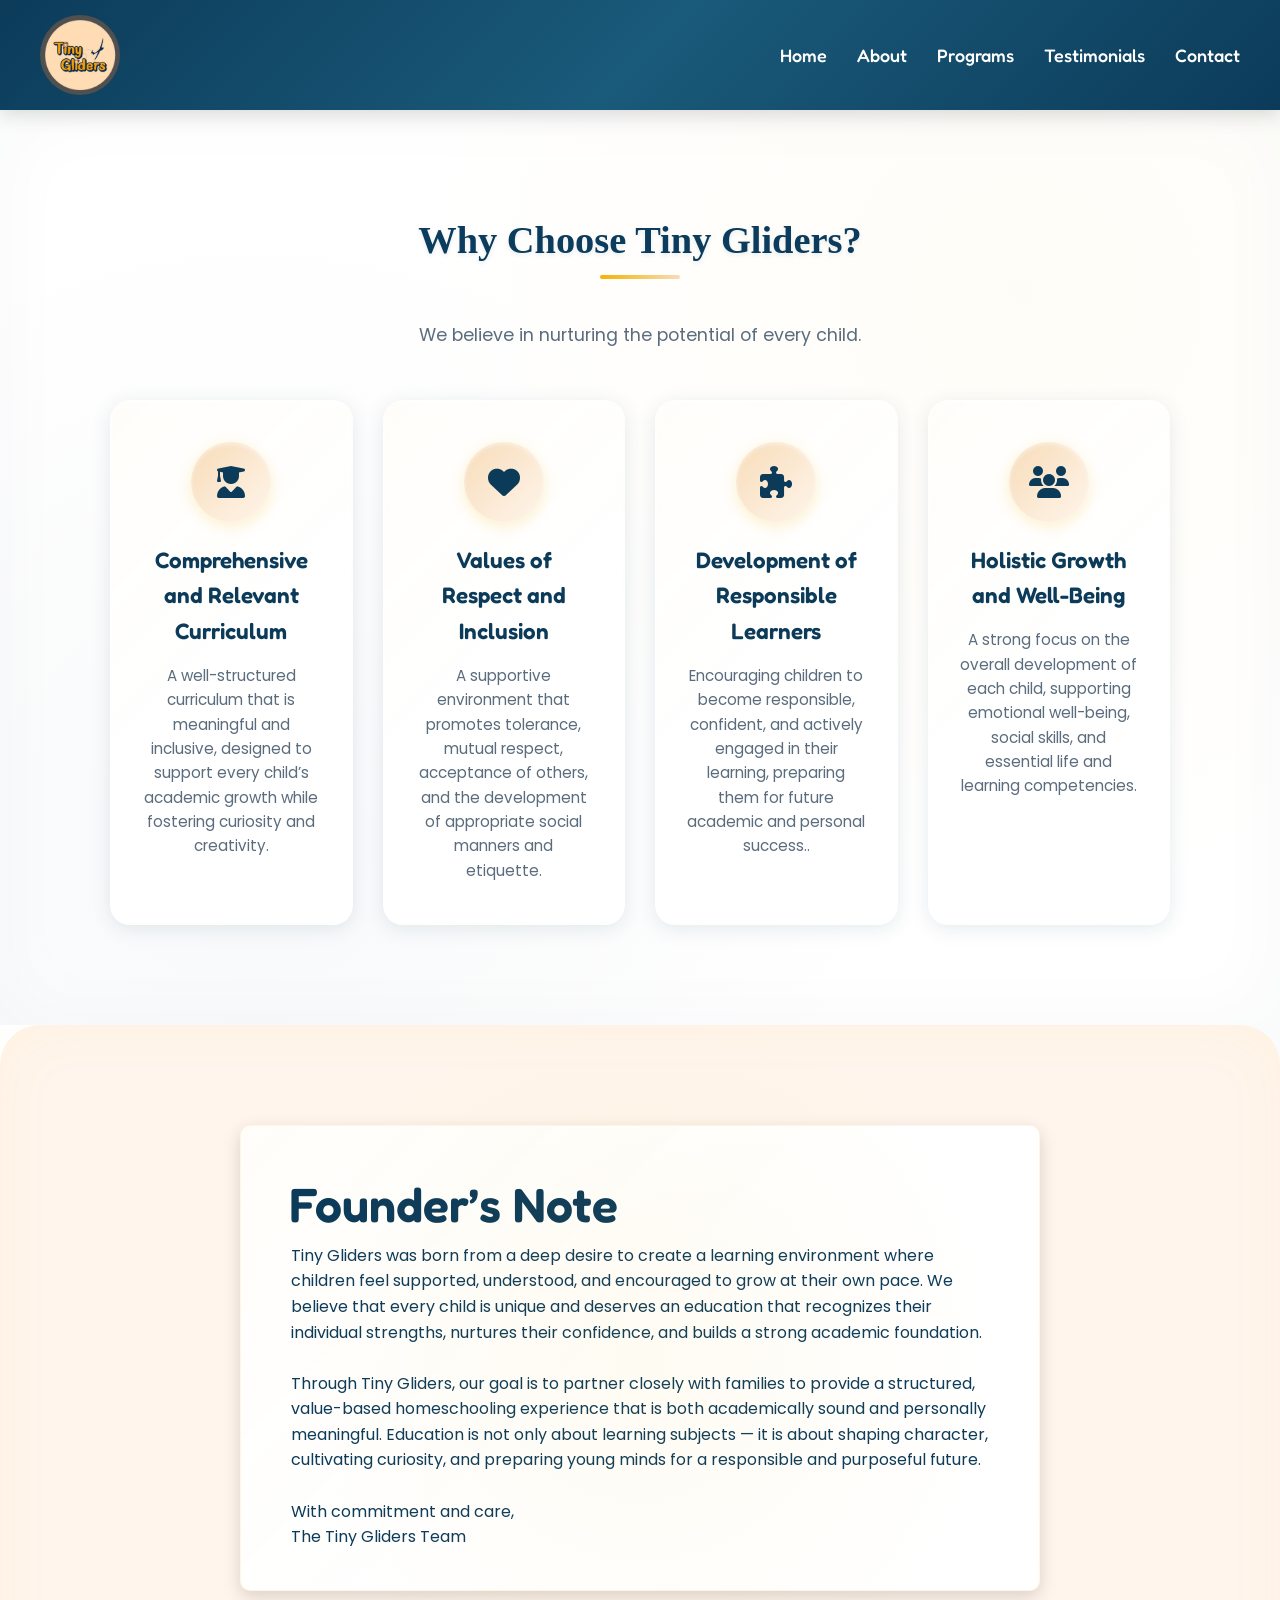
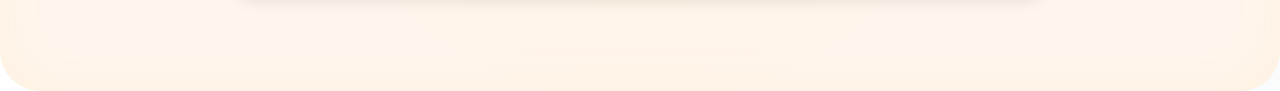
==== commit d53df134: "update" ====
--- a/about.html
+++ b/about.html
@@ -96,6 +96,25 @@
         </div>
     </section>
    <script>
+    document.addEventListener("DOMContentLoaded", function () {
+
+            const observer = new IntersectionObserver((entries) => {
+                entries.forEach(entry => {
+                    if (entry.isIntersecting) {
+                        entry.target.classList.add("show");
+                    }
+                });
+            }, {
+                threshold: 0.2
+            });
+
+            const elements = document.querySelectorAll(
+                "section, .about-card, .founder-note"
+            );
+
+            elements.forEach(el => observer.observe(el));
+
+        });
     const toggle = document.getElementById("menu-toggle");
     const navLinks = document.getElementById("nav-links");
 
--- a/style.css
+++ b/style.css
@@ -5,6 +5,57 @@
     box-sizing: border-box;
     scroll-behavior: smooth;
 }
+
+/* ===== Scroll Animations ===== */
+.about-card,
+.program-card,
+.testimonial-card,
+.approach-box,
+.faq-item,
+.founder-note,
+.contact-info,
+.contact-form {
+    opacity: 0;
+    transform: translateY(40px);
+    transition: opacity 0.7s ease, transform 0.7s ease, box-shadow 0.4s ease;
+}
+
+.about-card.show,
+.program-card.show,
+.testimonial-card.show,
+.approach-box.show,
+.faq-item.show,
+.founder-note.show,
+.contact-info.show,
+.contact-form.show {
+    opacity: 1;
+    transform: translateY(0);
+}
+
+.about-card:nth-child(1) { transition-delay: 0.1s; }
+.about-card:nth-child(2) { transition-delay: 0.2s; }
+.about-card:nth-child(3) { transition-delay: 0.3s; }
+.about-card:nth-child(4) { transition-delay: 0.4s; }
+
+.program-card:nth-child(1) { transition-delay: 0.1s; }
+.program-card:nth-child(2) { transition-delay: 0.2s; }
+.program-card:nth-child(3) { transition-delay: 0.3s; }
+
+.testimonial-card:nth-child(1) { transition-delay: 0.1s; }
+.testimonial-card:nth-child(2) { transition-delay: 0.2s; }
+.testimonial-card:nth-child(3) { transition-delay: 0.3s; }
+
+section {
+    opacity: 0;
+    transform: translateY(20px);
+    transition: opacity 0.8s ease, transform 0.8s ease;
+}
+
+section.show {
+    opacity: 1;
+    transform: translateY(0);
+}
+
 
 
 :root {
@@ -18,49 +69,11 @@
     --text-light: #5a6c7d;
     --shadow: 0 4px 20px rgba(12, 59, 90, 0.1);
     --shadow-hover: 0 8px 30px rgba(12, 59, 90, 0.2);
-}
-
-/* ─── CUSTOM CURSOR ─────────────────────── */
-.tg-cursor {
-    position: fixed;
-    top: 0;
-    left: 0;
-    width: 8px;
-    height: 8px;
-    background: var(--amber);
-    border-radius: 50%;
-    pointer-events: none;
-    z-index: 99999;
-    transform: translate(-50%, -50%);
-}
-
-.tg-cursor-ring {
-    position: fixed;
-    top: 0;
-    left: 0;
-    width: 32px;
-    height: 32px;
-    border: 2px solid rgba(244, 180, 0, 0.4);
-    border-radius: 50%;
-    pointer-events: none;
-    z-index: 99998;
-    transform: translate(-50%, -50%);
-    transition: width .3s var(--ease), height .3s var(--ease), border-color .3s;
-}
-
-body.cursor-hover .tg-cursor-ring {
-    width: 50px;
-    height: 50px;
-    border-color: var(--amber);
-}
-
-@media (hover: none) {
-
-    .tg-cursor,
-    .tg-cursor-ring {
-        display: none;
-    }
-}
+    --gradient-gold: linear-gradient(135deg, #f4b400 0%, #ffd54f 50%, #f4b400 100%);
+    --gradient-blue: linear-gradient(135deg, #0c3b5a 0%, #1a5a7a 50%, #0c3b5a 100%);
+    --gradient-peach: linear-gradient(135deg, #fff5eb 0%, #f7dcb9 100%);
+}
+
 
 
 body.bd {
@@ -69,6 +82,9 @@
     font-family: 'Poppins', sans-serif;
     line-height: 1.6;
     overflow-x: hidden;
+    background-image: 
+        radial-gradient(circle at 10% 20%, rgba(244, 180, 0, 0.03) 0%, transparent 50%),
+        radial-gradient(circle at 90% 80%, rgba(12, 59, 90, 0.03) 0%, transparent 50%);
 }
 
 .container {
@@ -88,6 +104,22 @@
     text-align: center;
     color: var(--primary-blue);
     margin-bottom: 10px;
+    position: relative;
+    display: inline-block;
+    width: 100%;
+    text-shadow: 0 2px 4px rgba(12, 59, 90, 0.1);
+}
+
+.section-title::after {
+    content: '';
+    position: absolute;
+    bottom: -8px;
+    left: 50%;
+    transform: translateX(-50%);
+    width: 80px;
+    height: 4px;
+    background: linear-gradient(90deg, var(--accent-gold), var(--peach));
+    border-radius: 2px;
 }
 
 .section-subtitle {
@@ -95,16 +127,18 @@
     color: var(--text-light);
     font-size: 1.1rem;
     margin-bottom: 50px;
+        
 }
 
 /* ===== Navbar ===== */
 header {
-    background-color: var(--primary-blue);
+    background: var(--gradient-blue);
     padding: 15px 40px;
     position: sticky;
     top: 0;
     z-index: 1000;
-    box-shadow: 0 2px 10px rgba(0, 0, 0, 0.1);
+    box-shadow: 0 4px 20px rgba(0, 0, 0, 0.15);
+    backdrop-filter: blur(10px);
 }
 
 .navbar {
@@ -150,6 +184,7 @@
     bottom: -4px;
     background-color: var(--accent-gold);
     transition: width 0.3s ease;
+    border-radius: 2px;
 }
 
 .nav-links li a:hover::after {
@@ -171,6 +206,19 @@
     padding: 60px 20px;
     position: relative;
     overflow: hidden;
+    box-shadow: inset 0 0 100px rgba(244, 180, 0, 0.1);
+}
+
+.hero::before {
+    content: '';
+    position: absolute;
+    top: 0;
+    left: 0;
+    width: 100%;
+    height: 100%;
+    background: radial-gradient(circle at 30% 70%, rgba(244, 180, 0, 0.1) 0%, transparent 50%),
+                radial-gradient(circle at 70% 30%, rgba(12, 59, 90, 0.05) 0%, transparent 50%);
+    pointer-events: none;
 }
 
 /* Animated Clouds (Emoji-based) 
@@ -293,7 +341,13 @@
     border-radius: 30px;
     box-shadow: var(--shadow);
     transition: transform 0.4s ease, box-shadow 0.4s ease;
- 
+    animation: floatImage 6s ease-in-out infinite;
+    border: 4px solid rgba(244, 180, 0, 0.3);
+}
+
+@keyframes floatImage {
+    0%, 100% { transform: translateY(0); }
+    50% { transform: translateY(-15px); }
 }
 
 .hero-image .pic1:hover {
@@ -313,6 +367,7 @@
     margin-bottom: 10px;
     letter-spacing: 2px;
     animation: fadeInUp 0.8s ease;
+    text-shadow: 0 2px 4px rgba(12, 59, 90, 0.1);
 }
 
 .hero-subtitle {
@@ -322,6 +377,7 @@
     margin-bottom: 15px;
     font-family: 'Fredoka', sans-serif;
     animation: fadeInUp 0.8s ease 0.2s both;
+    text-shadow: 0 1px 2px rgba(244, 180, 0, 0.2);
 }
 
 .hero-text p {
@@ -346,7 +402,7 @@
 .btn {
     display: inline-block;
     padding: 15px 35px;
-    background: linear-gradient(135deg, var(--accent-gold) 0%, #e5a500 100%);
+    background: var(--gradient-gold);
     color: var(--white);
     text-decoration: none;
     border-radius: 50px;
@@ -356,6 +412,24 @@
     transition: all 0.3s ease;
     box-shadow: 0 4px 15px rgba(244, 180, 0, 0.4);
     animation: fadeInUp 0.8s ease 0.6s both;
+    position: relative;
+    overflow: hidden;
+    text-shadow: 0 1px 2px rgba(0, 0, 0, 0.1);
+}
+
+.btn::before {
+    content: '';
+    position: absolute;
+    top: 0;
+    left: -100%;
+    width: 100%;
+    height: 100%;
+    background: linear-gradient(90deg, transparent, rgba(255,255,255,0.3), transparent);
+    transition: left 0.5s ease;
+}
+
+.btn:hover::before {
+    left: 100%;
 }
 
 .btn:hover {
@@ -378,7 +452,21 @@
 .about {
     padding: 100px 0;
     background: var(--white);
-
+    position: relative;
+    overflow: hidden;
+    box-shadow: inset 0 0 80px rgba(12, 59, 90, 0.03);
+}
+
+.about::before {
+    content: '';
+    position: absolute;
+    top: 0;
+    left: 0;
+    width: 100%;
+    height: 100%;
+    background: radial-gradient(circle at 80% 20%, rgba(244, 180, 0, 0.03) 0%, transparent 50%),
+                radial-gradient(circle at 20% 80%, rgba(12, 59, 90, 0.03) 0%, transparent 50%);
+    pointer-events: none;
 }
 
 .about-grid {
@@ -388,15 +476,33 @@
 }
 
 .about-card {
-
-        background: var(--white);
-        padding: 40px 30px;
-        border-radius: 20px;
-        text-align: center;
-        box-shadow: var(--shadow);
-        transition: all 0.4s ease;
-        border: 2px solid transparent;
-    }
+    background: var(--white);
+    padding: 40px 30px;
+    border-radius: 20px;
+    text-align: center;
+    box-shadow: var(--shadow);
+    transition: all 0.4s ease;
+    border: 2px solid transparent;
+    position: relative;
+    overflow: hidden;
+    background-image: linear-gradient(135deg, rgba(244, 180, 0, 0.02) 0%, transparent 50%);
+}
+
+.about-card::before {
+    content: '';
+    position: absolute;
+    top: 0;
+    left: 0;
+    width: 100%;
+    height: 4px;
+    background: linear-gradient(90deg, var(--accent-gold), var(--peach));
+    transform: scaleX(0);
+    transition: transform 0.4s ease;
+}
+
+.about-card:hover::before {
+    transform: scaleX(1);
+}
 
 .about-card:hover {
     transform: translateY(-10px);
@@ -413,7 +519,12 @@
     align-items: center;
     justify-content: center;
     margin: 0 auto 20px;
-    transition: transform 0.3s ease;
+    transition: transform 0.3s ease, box-shadow 0.3s ease;
+    box-shadow: 0 4px 15px rgba(244, 180, 0, 0.2), inset 0 2px 4px rgba(255, 255, 255, 0.5);
+}
+
+.icon-box:hover {
+    box-shadow: 0 8px 25px rgba(244, 180, 0, 0.4);
 }
 
 .about-card:hover .icon-box {
@@ -444,7 +555,28 @@
     border-radius: 40px;
     display:flex;
     justify-content: center;
-
+    position: relative;
+    overflow: hidden;
+    opacity: 0;
+    transform: translateY(40px);
+    transition: opacity 0.7s ease, transform 0.7s ease;
+    box-shadow: inset 0 0 60px rgba(244, 180, 0, 0.05);
+}
+
+.founder-note.show {
+    opacity: 1;
+    transform: translateY(0);
+}
+
+.founder-note::before {
+    content: '';
+    position: absolute;
+    top: 0;
+    left: 0;
+    width: 100%;
+    height: 100%;
+    background: radial-gradient(circle at 50% 50%, rgba(244, 180, 0, 0.05) 0%, transparent 50%);
+    pointer-events: none;
 }
 .notes{
 background: #ffffff;
@@ -453,6 +585,8 @@
     margin: 40px auto;
     border-radius: 10px;
     box-shadow: 0 6px 18px rgba(0, 0, 0, 0.15);
+    background-image: linear-gradient(135deg, rgba(244, 180, 0, 0.02) 0%, transparent 50%);
+    border: 1px solid rgba(244, 180, 0, 0.1);
 }
 
 .notes h3{
@@ -469,7 +603,20 @@
 .programs {
     padding: 100px 0;
     background: linear-gradient(180deg, var(--white) 0%, var(--light-blue) 100%);
-    
+    position: relative;
+    overflow: hidden;
+    box-shadow: inset 0 0 80px rgba(12, 59, 90, 0.03);
+}
+
+.programs::before {
+    content: '';
+    position: absolute;
+    top: 0;
+    left: 0;
+    width: 100%;
+    height: 100%;
+    background: radial-gradient(circle at 50% 50%, rgba(244, 180, 0, 0.05) 0%, transparent 50%);
+    pointer-events: none;
 }
 
 .programs-grid {
@@ -490,6 +637,23 @@
     position: relative;
     overflow: hidden;
     border: 2px solid transparent;
+    background-image: linear-gradient(135deg, rgba(12, 59, 90, 0.02) 0%, transparent 50%);
+}
+
+.program-card::after {
+    content: '';
+    position: absolute;
+    bottom: 0;
+    left: 0;
+    width: 100%;
+    height: 5px;
+    background: linear-gradient(90deg, var(--primary-blue), var(--accent-gold));
+    transform: scaleX(0);
+    transition: transform 0.4s ease;
+}
+
+.program-card:hover::after {
+    transform: scaleX(1);
 }
 
 .program-card:hover {
@@ -510,6 +674,13 @@
     font-size: 0.9rem;
     font-weight: 600;
     margin-bottom: 20px;
+    transition: all 0.3s ease;
+}
+
+.program-card:hover .program-age {
+    background: var(--accent-gold);
+    color: var(--white);
+    transform: scale(1.05);
 }
 .program-card h3 {
     font-size: 1.6rem;
@@ -547,6 +718,21 @@
 .testimonials {
     padding: 100px 0;
     background: var(--white);
+    position: relative;
+    overflow: hidden;
+    box-shadow: inset 0 0 80px rgba(12, 59, 90, 0.03);
+}
+
+.testimonials::before {
+    content: '';
+    position: absolute;
+    top: 0;
+    left: 0;
+    width: 100%;
+    height: 100%;
+    background: radial-gradient(circle at 20% 80%, rgba(244, 180, 0, 0.03) 0%, transparent 50%),
+                radial-gradient(circle at 80% 20%, rgba(12, 59, 90, 0.03) 0%, transparent 50%);
+    pointer-events: none;
 }
 
 .testimonials-grid {
@@ -562,6 +748,12 @@
     text-align: left;
     transition: all 0.4s ease;
     position: relative;
+    border-left: 4px solid transparent;
+    background-image: linear-gradient(135deg, rgba(244, 180, 0, 0.03) 0%, transparent 50%);
+}
+
+.testimonial-card:hover {
+    border-left-color: var(--accent-gold);
 }
 
 .testimonial-card:hover {
@@ -573,6 +765,11 @@
     font-size: 2rem;
     color: var(--accent-gold);
     margin-bottom: 15px;
+    transition: transform 0.3s ease;
+}
+
+.testimonial-card:hover .quote-icon {
+    transform: scale(1.2) rotate(-10deg);
 }
 
 .testimonial-card > p {
@@ -600,6 +797,13 @@
     font-family: 'Fredoka', sans-serif;
     font-size: 1.2rem;
     font-weight: 600;
+    transition: transform 0.3s ease, box-shadow 0.3s ease;
+    box-shadow: 0 4px 10px rgba(12, 59, 90, 0.3), inset 0 2px 4px rgba(255, 255, 255, 0.2);
+}
+
+.parent-avatar:hover {
+    transform: scale(1.1);
+    box-shadow: 0 6px 15px rgba(12, 59, 90, 0.4);
 }
 
 .parent-info h4 {
@@ -616,10 +820,20 @@
 /* ===== CTA Section ===== */
 .cta {
     padding: 80px 0;
-    background: linear-gradient(135deg, var(--primary-blue) 0%, #1a5a7a 100%);
+    background: var(--gradient-blue);
     text-align: center;
     position: relative;
     overflow: hidden;
+    box-shadow: inset 0 0 80px rgba(244, 180, 0, 0.1);
+}
+
+.cta h2 {
+    animation: pulse 2s ease-in-out infinite;
+}
+
+@keyframes pulse {
+    0%, 100% { transform: scale(1); }
+    50% { transform: scale(1.02); }
 }
 
 .cta::before,
@@ -662,9 +876,10 @@
 
 /* ===== Footer ===== */
 .footer {
-    background: var(--primary-blue);
+    background: var(--gradient-blue);
     color: var(--white);
     padding-top: 60px;
+    box-shadow: 0 -10px 40px rgba(0, 0, 0, 0.1);
 }
 
 .footer-container {
@@ -686,6 +901,12 @@
     height: 80px;
     border-radius: 50%;
     margin-bottom: 15px;
+    transition: transform 0.3s ease;
+    box-shadow: 0 4px 15px rgba(0, 0, 0, 0.2);
+}
+
+.footer-logo:hover {
+    transform: rotate(10deg) scale(1.1);
 }
 
 .footer-brand h2 {
@@ -716,6 +937,32 @@
     color: var(--white);
     text-decoration: none;
     transition: all 0.3s ease;
+    position: relative;
+    overflow: hidden;
+    box-shadow: 0 2px 8px rgba(0, 0, 0, 0.1);
+}
+
+.social-links a::before {
+    content: '';
+    position: absolute;
+    top: 50%;
+    left: 50%;
+    width: 0;
+    height: 0;
+    background: var(--accent-gold);
+    border-radius: 50%;
+    transform: translate(-50%, -50%);
+    transition: width 0.4s ease, height 0.4s ease;
+}
+
+.social-links a:hover::before {
+    width: 100%;
+    height: 100%;
+}
+
+.social-links a i {
+    position: relative;
+    z-index: 1;
 }
 
 .social-links a:hover {
@@ -741,7 +988,13 @@
 .footer-links li a {
     color: rgba(255, 255, 255, 0.8);
     text-decoration: none;
-    transition: color 0.3s ease;
+    transition: color 0.3s ease, padding-left 0.3s ease;
+    display: inline-block;
+}
+
+.footer-links li a:hover {
+    color: var(--accent-gold);
+    padding-left: 8px;
 }
 
 .footer-links li a:hover {
@@ -751,17 +1004,28 @@
 .footer-contact p {
     margin-bottom: 12px;
     color: rgba(255, 255, 255, 0.8);
+    transition: color 0.3s ease;
+}
+
+.footer-contact:hover p {
+    color: rgba(255, 255, 255, 1);
 }
 
 .footer-contact i {
     color: var(--accent-gold);
     margin-right: 10px;
+    transition: transform 0.3s ease;
+}
+
+.footer-contact:hover i {
+    transform: scale(1.2);
 }
 
 .footer-bottom {
     background: rgba(0, 0, 0, 0.2);
     padding: 20px 0;
     text-align: center;
+    backdrop-filter: blur(5px);
 }
 
 .footer-bottom p {
@@ -837,6 +1101,7 @@
     background-color: #f9fafc;
     /* soft page background */
     padding: 80px 0;
+    box-shadow: inset 0 0 80px rgba(12, 59, 90, 0.03);
 }
 
 /* Container becomes a card */
@@ -848,6 +1113,20 @@
     background: #ffffff;
     border-radius: 14px;
     box-shadow: 0 8px 25px rgba(0, 0, 0, 0.06);
+    transition: all 0.3s ease;
+    opacity: 0;
+    transform: translateY(40px);
+    background-image: linear-gradient(135deg, rgba(12, 59, 90, 0.02) 0%, transparent 50%);
+}
+
+.program-detail .container.show {
+    opacity: 1;
+    transform: translateY(0);
+}
+
+.program-detail .container:hover {
+    transform: translateY(-5px);
+    box-shadow: 0 15px 35px rgba(0, 0, 0, 0.1);
 }
 
 /* Heading */
@@ -859,6 +1138,11 @@
     font-family: 'Baloo 2', cursive;
     position: relative;
     padding-bottom: 10px;
+    transition: color 0.3s ease;
+}
+
+.program-detail h2:hover {
+    color: var(--accent-gold);
 }
 
 /* Yellow accent line */
@@ -881,6 +1165,11 @@
     line-height: 1.7;
     margin-bottom: 20px;
     max-width: 720px;
+    transition: color 0.3s ease;
+}
+
+.program-detail p:hover {
+    color: #222;
 }
 
 /* List */
@@ -897,6 +1186,12 @@
     color: #444;
     display: flex;
     align-items: center;
+    transition: all 0.3s ease;
+}
+
+.program-detail ul li:hover {
+    padding-left: 10px;
+    color: var(--primary-blue);
 }
 
 /* Yellow bullet */
@@ -913,6 +1208,21 @@
     padding: 80px 0;
     background-color: #fff7ea;
     text-align: center;
+    position: relative;
+    overflow: hidden;
+    box-shadow: inset 0 0 80px rgba(244, 180, 0, 0.05);
+}
+
+.approach::before {
+    content: '';
+    position: absolute;
+    top: 0;
+    left: 0;
+    width: 100%;
+    height: 100%;
+    background: radial-gradient(circle at 20% 80%, rgba(244, 180, 0, 0.05) 0%, transparent 50%),
+                radial-gradient(circle at 80% 20%, rgba(12, 59, 90, 0.05) 0%, transparent 50%);
+    pointer-events: none;
 }
 
 .section-title {
@@ -920,6 +1230,21 @@
     margin-bottom: 50px;
     color: #0b3c5d;
     font-family: 'Baloo 2', cursive;
+    position: relative;
+    display: inline-block;
+    width: 100%;
+}
+
+.section-title::after {
+    content: '';
+    position: absolute;
+    bottom: -8px;
+    left: 50%;
+    transform: translateX(-50%);
+    width: 80px;
+    height: 4px;
+    background: linear-gradient(90deg, var(--accent-gold), var(--peach));
+    border-radius: 2px;
 }
 
 /* Grid */
@@ -938,6 +1263,24 @@
     border-radius: 15px;
     box-shadow: 0 8px 20px rgba(0, 0, 0, 0.08);
     transition: 0.3s;
+    position: relative;
+    overflow: hidden;
+    background-image: linear-gradient(135deg, rgba(244, 180, 0, 0.02) 0%, transparent 50%);
+}
+
+.approach-box::before {
+    content: '';
+    position: absolute;
+    top: 0;
+    left: 0;
+    width: 4px;
+    height: 0;
+    background: linear-gradient(180deg, var(--accent-gold), var(--peach));
+    transition: height 0.4s ease;
+}
+
+.approach-box:hover::before {
+    height: 100%;
 }
 
 .approach-box:hover {
@@ -950,26 +1293,65 @@
     font-size: 35px;
     color: #f4d8b0;
     margin-bottom: 15px;
+    transition: transform 0.3s ease, color 0.3s ease;
+}
+
+.approach-box:hover i {
+    transform: scale(1.2);
+    color: var(--accent-gold);
 }
 
 .approach-box h3 {
     font-size: 1.3rem;
     margin-bottom: 10px;
     color: #0b3c5d;
+    transition: color 0.3s ease;
+}
+
+.approach-box:hover h3 {
+    color: var(--accent-gold);
 }
 
 .approach-box p {
     font-size: 0.95rem;
     color: #555;
+    transition: color 0.3s ease;
+}
+
+.approach-box:hover p {
+    color: #333;
 }
 
 /* ---------- CTA Section ---------- */
 
 .program-cta {
-    background: #0b3c5d;
+    background: var(--gradient-blue);
     color: white;
     text-align: center;
     padding: 80px 20px;
+    position: relative;
+    overflow: hidden;
+    box-shadow: inset 0 0 80px rgba(244, 180, 0, 0.1);
+}
+
+.program-cta::before,
+.program-cta::after {
+    content: '';
+    position: absolute;
+    width: 200px;
+    height: 200px;
+    border-radius: 50%;
+    background: rgba(244, 180, 0, 0.1);
+}
+
+.program-cta::before {
+    top: -100px;
+    left: -100px;
+}
+
+.program-cta::after {
+    bottom: -100px;
+    right: -100px;
 }
 
 .program-cta h2 {
@@ -986,17 +1368,43 @@
 
 .btn {
     display: inline-block;
-    background-color: #f6b800;
+    background: var(--gradient-gold);
     color: black;
     padding: 12px 28px;
     border-radius: 30px;
     text-decoration: none;
     font-weight: 600;
     transition: 0.3s;
+    position: relative;
+    overflow: hidden;
+    text-shadow: 0 1px 2px rgba(0, 0, 0, 0.1);
+}
+
+.btn::before {
+    content: '';
+    position: absolute;
+    top: 0;
+    left: -100%;
+    width: 100%;
+    height: 100%;
+    background: linear-gradient(90deg, transparent, rgba(255,255,255,0.4), transparent);
+    transition: left 0.5s ease;
+}
+
+.btn:hover::before {
+    left: 100%;
 }
 
 .btn:hover {
     background-color: #ffd447;
+    transform: translateY(-3px);
+    box-shadow: 0 8px 25px rgba(246, 184, 0, 0.5);
+}
+
+.btn:hover {
+    background-color: #ffd447;
+    transform: translateY(-3px);
+    box-shadow: 0 8px 25px rgba(246, 184, 0, 0.5);
 }
 
 /* TESTIMONIALS */
@@ -1004,6 +1412,21 @@
 .testimonials {
     padding: 80px 0;
     background: #f7f8fc;
+    position: relative;
+    overflow: hidden;
+    box-shadow: inset 0 0 80px rgba(12, 59, 90, 0.03);
+}
+
+.testimonials::before {
+    content: '';
+    position: absolute;
+    top: 0;
+    left: 0;
+    width: 100%;
+    height: 100%;
+    background: radial-gradient(circle at 80% 80%, rgba(244, 180, 0, 0.05) 0%, transparent 50%),
+                radial-gradient(circle at 20% 20%, rgba(12, 59, 90, 0.05) 0%, transparent 50%);
+    pointer-events: none;
 }
 
 .testimonials-grid {
@@ -1019,6 +1442,7 @@
     border-radius: 15px;
     box-shadow: 0 6px 18px rgba(0, 0, 0, 0.08);
     transition: all 0.3s ease;
+    background-image: linear-gradient(135deg, rgba(244, 180, 0, 0.02) 0%, transparent 50%);
 }
 
 .testimonial-card:hover {
@@ -1029,30 +1453,52 @@
 .stars {
     color: #f4b400;
     margin-bottom: 15px;
+    transition: transform 0.3s ease;
+}
+
+.testimonial-card:hover .stars {
+    transform: scale(1.1);
 }
 
 .testimonial-text {
     color: #555;
     font-size: 15px;
     line-height: 1.6;
+    transition: color 0.3s ease;
+}
+
+.testimonial-card:hover .testimonial-text {
+    color: #333;
 }
 
 .testimonial-profile {
     display: flex;
     align-items: center;
     margin-top: 20px;
+    transition: transform 0.3s ease;
+}
+
+.testimonial-card:hover .testimonial-profile {
+    transform: translateX(5px);
 }
 
 .profile-icon {
     width: 45px;
     height: 45px;
     border-radius: 50%;
-    background: #e8ebff;
+    background: linear-gradient(135deg, #e8ebff 0%, #d4d9ff 100%);
     display: flex;
     align-items: center;
     justify-content: center;
     margin-right: 12px;
     color: #6c7ae0;
+    transition: all 0.3s ease;
+    box-shadow: 0 2px 8px rgba(108, 122, 224, 0.2);
+}
+
+.testimonial-card:hover .profile-icon {
+    transform: scale(1.1);
+    box-shadow: 0 4px 10px rgba(108, 122, 224, 0.3);
 }
 
 .testimonial-profile h4 {
@@ -1071,6 +1517,14 @@
     border-radius: 15px;
     margin-bottom: 20px;
     box-shadow: 0 8px 20px rgba(0, 0, 0, 0.08);
+    transition: all 0.3s ease;
+    border-left: 4px solid transparent;
+    background-image: linear-gradient(135deg, rgba(244, 180, 0, 0.02) 0%, transparent 50%);
+}
+
+.faq-item:hover {
+    border-left-color: var(--accent-gold);
+    transform: translateX(5px);
 }
 
 .faq-item h3 {
@@ -1082,7 +1536,7 @@
 }
 
 .faq-item h3 i {
-    background: #ffd978;
+    background: linear-gradient(135deg, #ffd978 0%, #ffb74d 100%);
     /* soft yellow */
     color: #2c3e50;
     width: 40px;
@@ -1094,12 +1548,27 @@
     justify-content: center;
 
     font-size: 1rem;
+    box-shadow: 0 2px 8px rgba(255, 183, 77, 0.3);
 }
 
 /* admission & enquiry section*/
 .contact-section {
     padding: 80px 0;
     background: #f8f9fc;
+    position: relative;
+    overflow: hidden;
+    box-shadow: inset 0 0 80px rgba(12, 59, 90, 0.03);
+}
+
+.contact-section::before {
+    content: '';
+    position: absolute;
+    top: 0;
+    left: 0;
+    width: 100%;
+    height: 100%;
+    background: radial-gradient(circle at 50% 50%, rgba(244, 180, 0, 0.03) 0%, transparent 50%);
+    pointer-events: none;
 }
 
 .contact-grid {
@@ -1114,26 +1583,75 @@
     padding: 30px;
     border-radius: 12px;
     box-shadow: 0 5px 15px rgba(0, 0, 0, 0.08);
+    transition: all 0.3s ease;
+    opacity: 0;
+    transform: translateY(40px);
+    background-image: linear-gradient(135deg, rgba(12, 59, 90, 0.02) 0%, transparent 50%);
+}
+
+.contact-info.show {
+    opacity: 1;
+    transform: translateY(0);
+}
+
+.contact-info:hover {
+    transform: translateY(-5px);
+    box-shadow: 0 10px 25px rgba(0, 0, 0, 0.12);
 }
 
 .contact-info p {
     margin: 15px 0;
     color: #444;
+    transition: color 0.3s ease;
+}
+
+.contact-info:hover p {
+    color: #222;
 }
 
 .contact-info i {
     margin-right: 10px;
     color: var(--primary-blue);
+    transition: transform 0.3s ease, color 0.3s ease;
+}
+
+.contact-info:hover i {
+    transform: scale(1.2);
+    color: var(--accent-gold);
 }
 
 .whatsapp-contact {
     display: inline-block;
     margin-top: 20px;
-    background: #25D366;
+    background: linear-gradient(135deg, #25D366 0%, #128C7E 100%);
     color: white;
     padding: 12px 24px;
     border-radius: 25px;
     text-decoration: none;
+    transition: all 0.3s ease;
+    position: relative;
+    overflow: hidden;
+    text-shadow: 0 1px 2px rgba(0, 0, 0, 0.1);
+}
+
+.whatsapp-contact::before {
+    content: '';
+    position: absolute;
+    top: 0;
+    left: -100%;
+    width: 100%;
+    height: 100%;
+    background: linear-gradient(90deg, transparent, rgba(255,255,255,0.3), transparent);
+    transition: left 0.5s ease;
+}
+
+.whatsapp-contact:hover::before {
+    left: 100%;
+}
+
+.whatsapp-contact:hover {
+    transform: translateY(-3px);
+    box-shadow: 0 8px 20px rgba(37, 211, 102, 0.4);
 }
 
 .form-status {
@@ -1168,6 +1686,20 @@
     padding: 30px;
     border-radius: 12px;
     box-shadow: 0 5px 15px rgba(0, 0, 0, 0.08);
+    transition: all 0.3s ease;
+    opacity: 0;
+    transform: translateY(40px);
+    background-image: linear-gradient(135deg, rgba(244, 180, 0, 0.02) 0%, transparent 50%);
+}
+
+.contact-form.show {
+    opacity: 1;
+    transform: translateY(0);
+}
+
+.contact-form:hover {
+    transform: translateY(-5px);
+    box-shadow: 0 10px 25px rgba(0, 0, 0, 0.12);
 }
 
 .contact-form form {
@@ -1183,16 +1715,49 @@
     border-radius: 8px;
     border: 1px solid #ddd;
     font-size: 14px;
+    transition: border-color 0.3s ease, box-shadow 0.3s ease;
+}
+
+.contact-form input:focus,
+.contact-form select:focus,
+.contact-form textarea:focus {
+    outline: none;
+    border-color: var(--accent-gold);
+    box-shadow: 0 0 0 3px rgba(244, 180, 0, 0.2);
 }
 
 .contact-form button {
-    background-color: #f6b800;
+    background: var(--gradient-gold);
     color: var(--primary-blue);
     border: none;
     padding: 12px;
     border-radius: 25px;
     cursor: pointer;
     font-weight: 600;
+    transition: all 0.3s ease;
+    position: relative;
+    overflow: hidden;
+    text-shadow: 0 1px 2px rgba(0, 0, 0, 0.1);
+}
+
+.contact-form button::before {
+    content: '';
+    position: absolute;
+    top: 0;
+    left: -100%;
+    width: 100%;
+    height: 100%;
+    background: linear-gradient(90deg, transparent, rgba(255,255,255,0.4), transparent);
+    transition: left 0.5s ease;
+}
+
+.contact-form button:hover::before {
+    left: 100%;
+}
+
+.contact-form button:hover {
+    transform: translateY(-3px);
+    box-shadow: 0 8px 20px rgba(246, 184, 0, 0.4);
 }
 
 .contact-form button:hover {
@@ -1341,4 +1906,54 @@
 img {
     max-width: 100%;
     height: auto;
+}
+
+/* ===== Smooth Scroll Reveal ===== */
+@keyframes slideInLeft {
+    from {
+        opacity: 0;
+        transform: translateX(-50px);
+    }
+    to {
+        opacity: 1;
+        transform: translateX(0);
+    }
+}
+
+@keyframes slideInRight {
+    from {
+        opacity: 0;
+        transform: translateX(50px);
+    }
+    to {
+        opacity: 1;
+        transform: translateX(0);
+    }
+}
+
+@keyframes scaleIn {
+    from {
+        opacity: 0;
+        transform: scale(0.9);
+    }
+    to {
+        opacity: 1;
+        transform: scale(1);
+    }
+}
+
+.hero-text {
+    animation: slideInLeft 0.8s ease forwards;
+}
+
+.hero-image {
+    animation: slideInRight 0.8s ease forwards;
+}
+
+.section-title {
+    animation: scaleIn 0.6s ease forwards;
+}
+
+.section-subtitle {
+    animation: fadeInUp 0.6s ease 0.2s both;
 }
